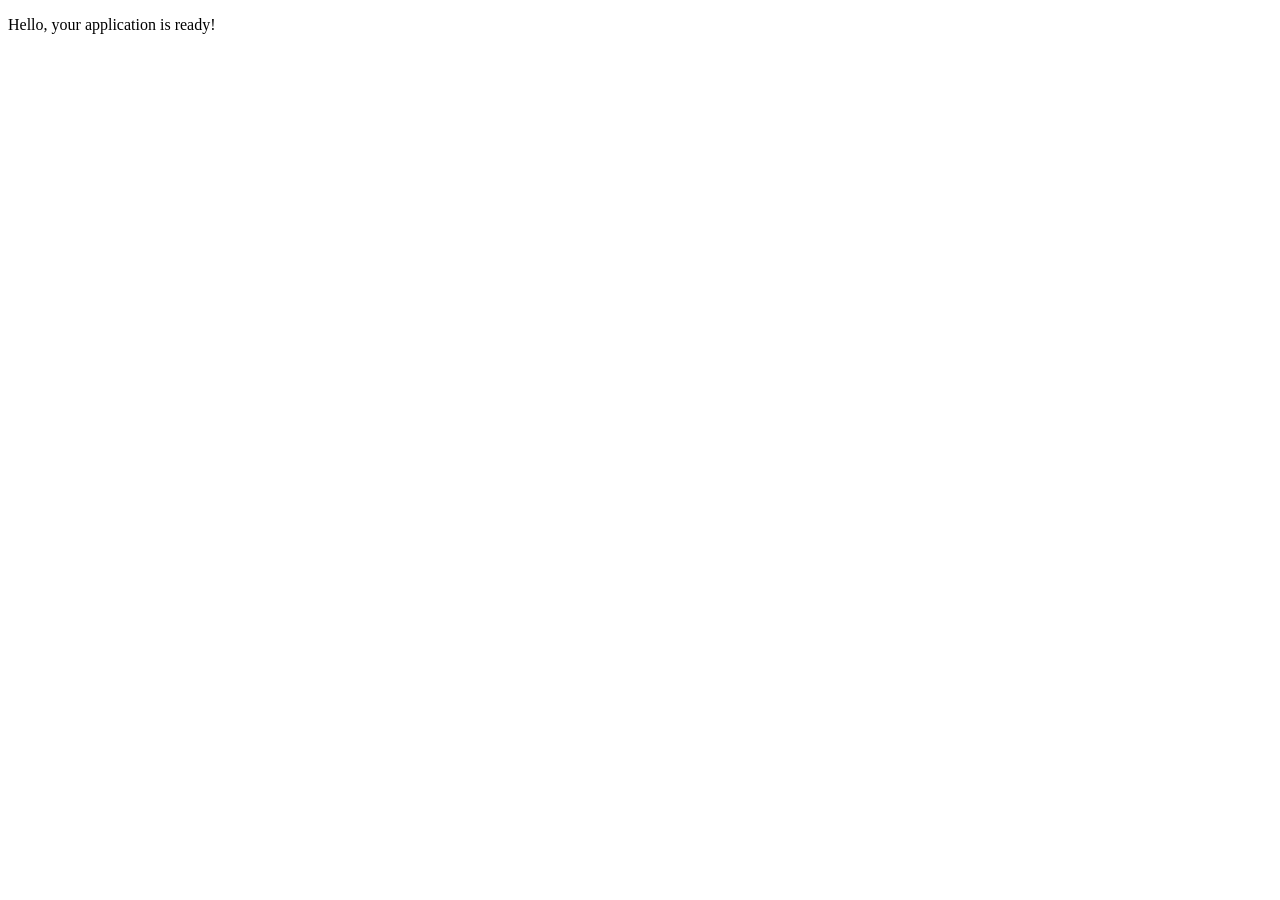
==== Product/KabeDon.Cordova/KabeDon/www/index.html @ 1be96609 "【本誌Cordova】 プロジェクト追加" ====
﻿<!DOCTYPE html>
<html>
<head>
    <meta charset="utf-8" />
    <title>KabeDon</title>

    <!-- KabeDon references -->
    <link href="css/index.css" rel="stylesheet" />
</head>
<body>
    <p>Hello, your application is ready!</p>

    <!-- Cordova reference, this is added to your app when it's built. -->
    <script src="cordova.js"></script>
    <script src="scripts/appBundle.js"></script>
</body>
</html>
---- Product/KabeDon.Cordova/KabeDon/www/css/index.css ----
﻿body {
}
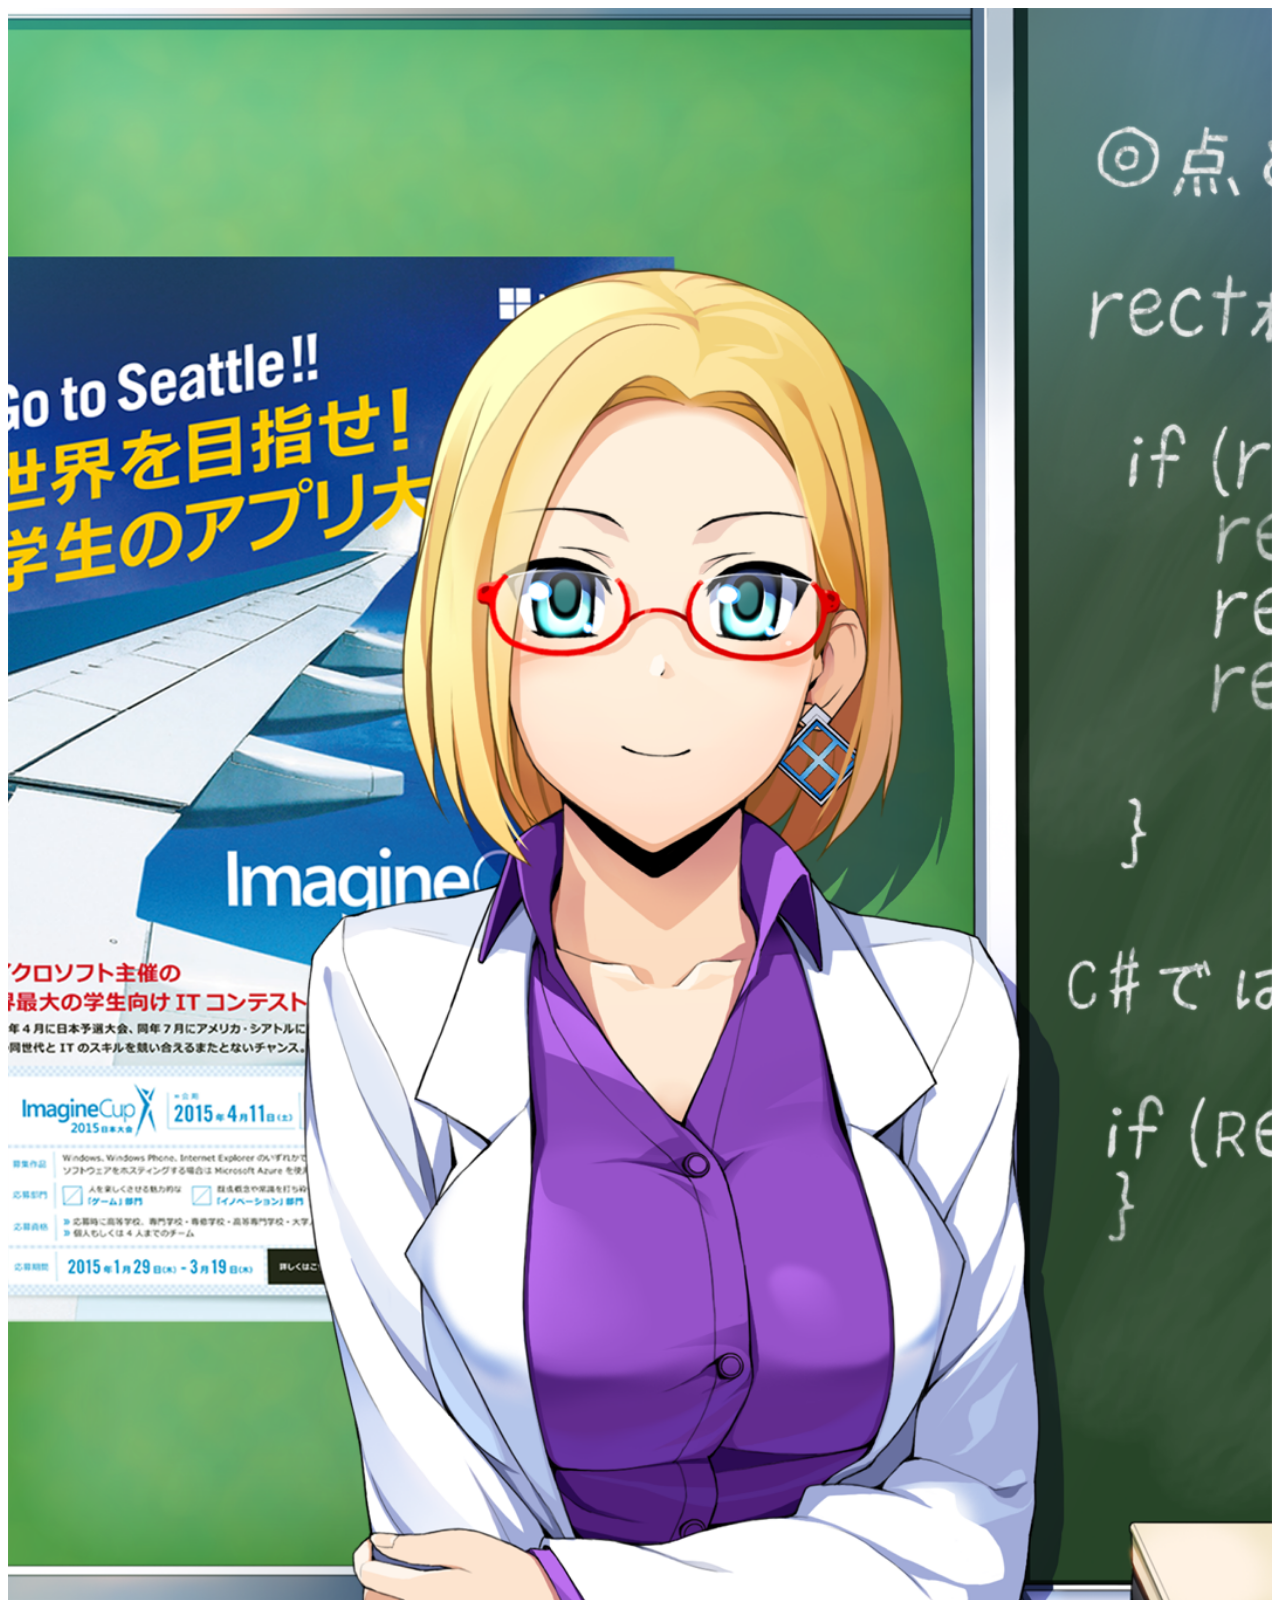
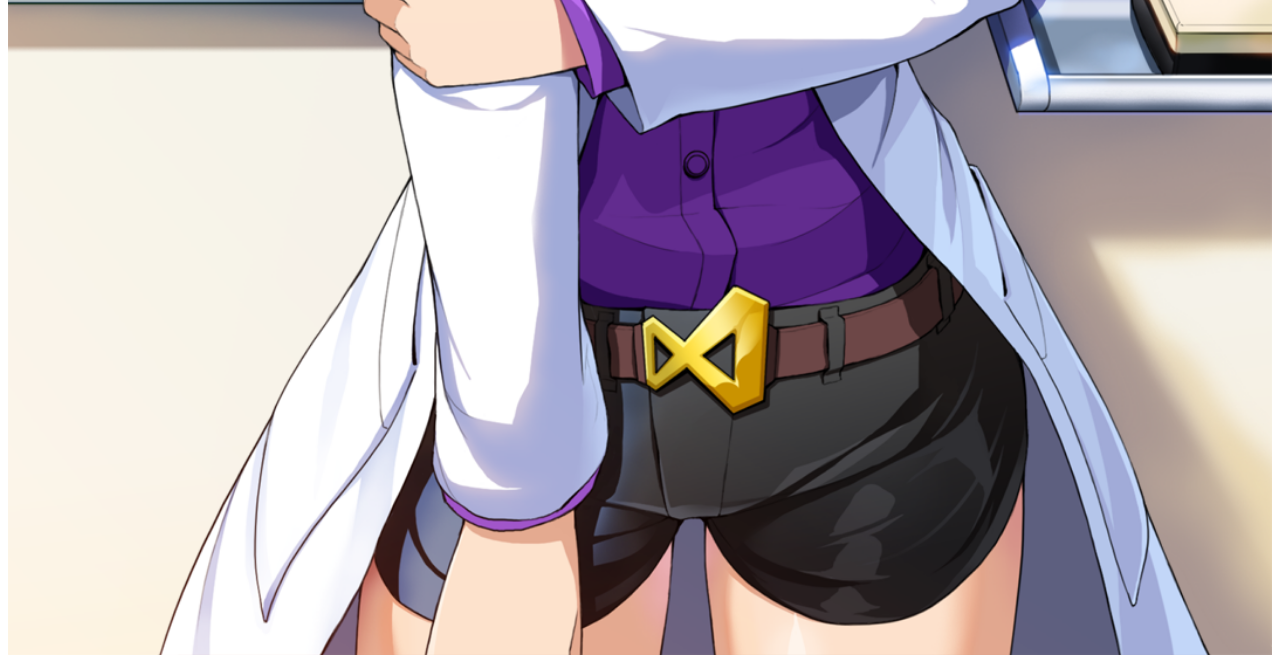
==== commit 9165d8ed: "【本誌Cordova】 タップで画像を変更" ====
--- a/Product/KabeDon.Cordova/KabeDon/www/index.html
+++ b/Product/KabeDon.Cordova/KabeDon/www/index.html
@@ -8,7 +8,7 @@
     <link href="css/index.css" rel="stylesheet" />
 </head>
 <body>
-    <p>Hello, your application is ready!</p>
+    <img id="image" src="images/Cloudia1.png" style="width:100%" />
 
     <!-- Cordova reference, this is added to your app when it's built. -->
     <script src="cordova.js"></script>
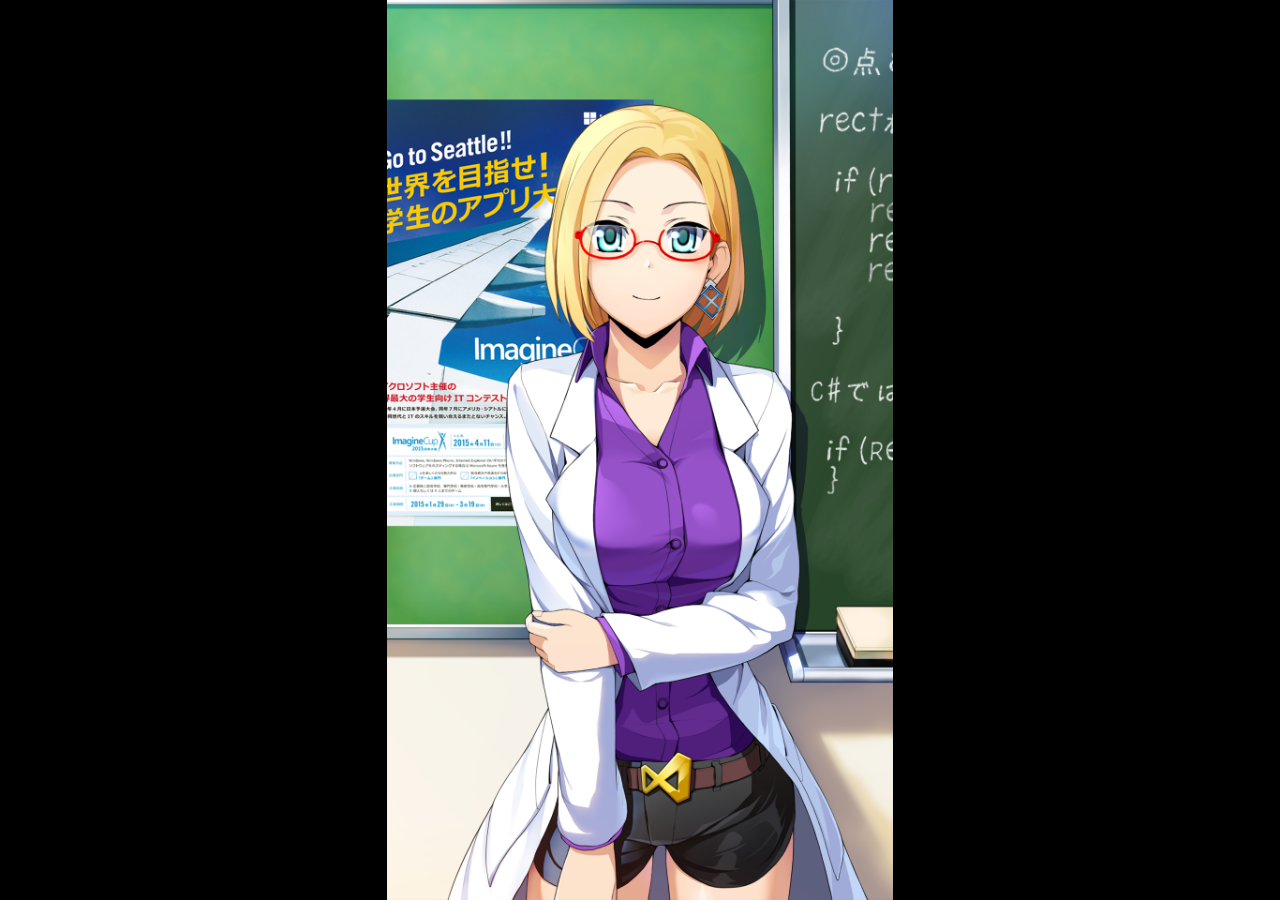
==== commit d5062c4f: "【本誌Cordova】 CSS" ====
--- a/Product/KabeDon.Cordova/KabeDon/www/index.html
+++ b/Product/KabeDon.Cordova/KabeDon/www/index.html
@@ -2,13 +2,14 @@
 <html>
 <head>
     <meta charset="utf-8" />
+    <meta name="viewport" content="width=device-width,height=device-height, user-scalable=0," />
     <title>KabeDon</title>
 
     <!-- KabeDon references -->
     <link href="css/index.css" rel="stylesheet" />
 </head>
 <body>
-    <img id="image" src="images/Cloudia1.png" style="width:100%" />
+    <img id="image" src="images/Cloudia1.png" />
 
     <!-- Cordova reference, this is added to your app when it's built. -->
     <script src="cordova.js"></script>
--- a/Product/KabeDon.Cordova/KabeDon/www/css/index.css
+++ b/Product/KabeDon.Cordova/KabeDon/www/css/index.css
@@ -1,2 +1,13 @@
 ﻿body {
+    overflow: hidden;
+    height: 100%;
+    background-color: #000000;
+    margin: 0;
+    padding: 0;
 }
+
+#image {
+    display: block;
+    height: 100vh;
+    margin: 0 auto;
+}
